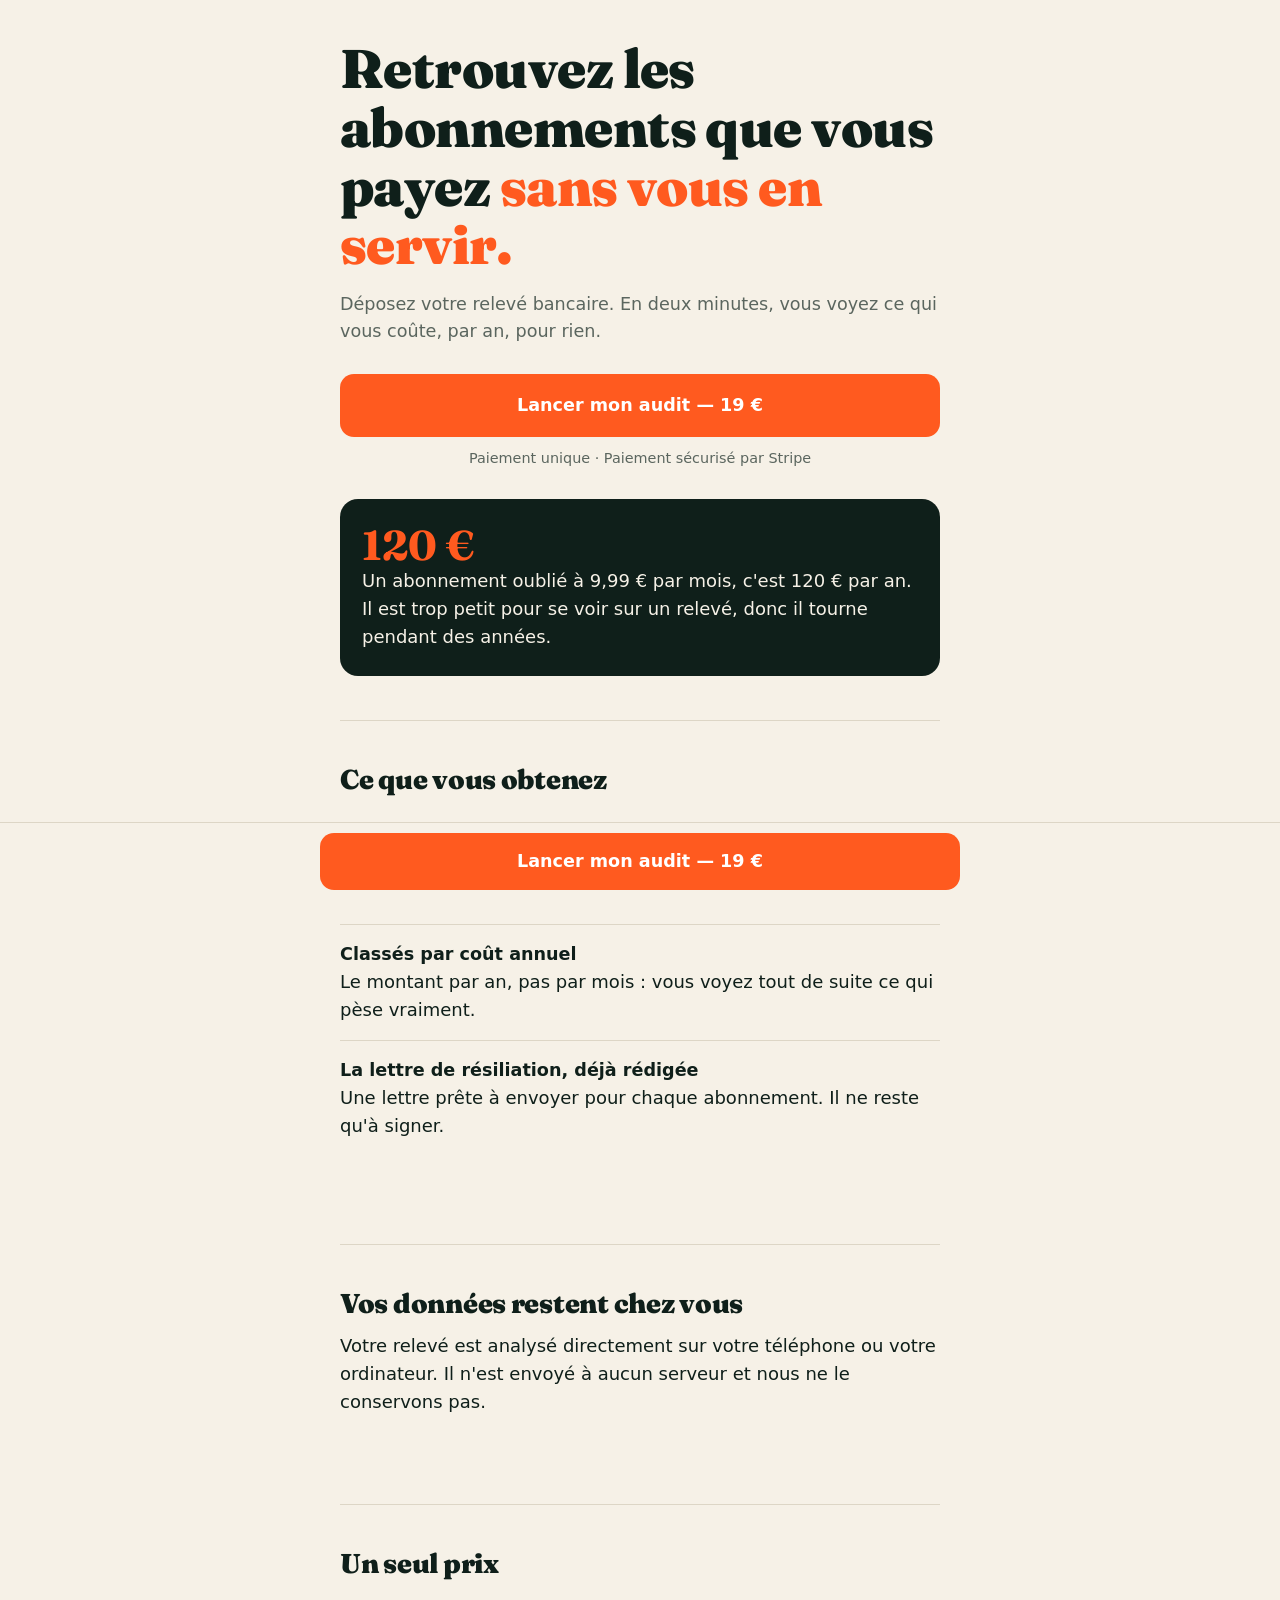
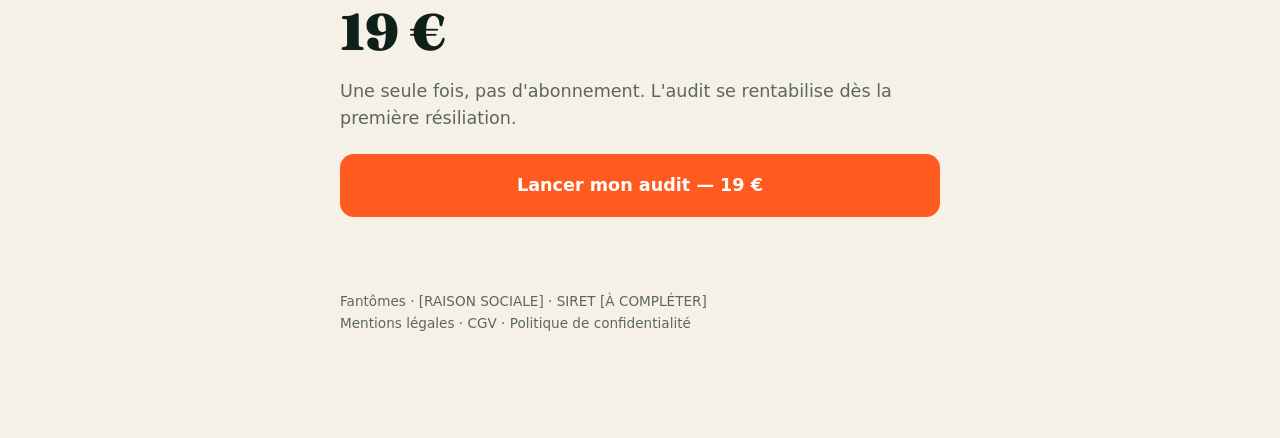
==== index.html @ b086305a "Add files via upload" ====
<!doctype html>
<html lang="fr">
<head>
<meta charset="utf-8">
<meta name="viewport" content="width=device-width, initial-scale=1">
<title>Fantômes — Débusquez les abonnements que vous payez sans vous en servir</title>
<meta name="description" content="Déposez votre relevé bancaire : Fantômes repère les prélèvements oubliés, les classe par coût annuel et rédige les lettres de résiliation. 19 €, une seule fois.">
<meta property="og:type" content="website">
<meta property="og:title" content="Fantômes — Débusquez les abonnements que vous payez sans vous en servir">
<meta property="og:description" content="Un abonnement oublié à 9,99 €/mois, c'est 120 € par an. Trouvez les vôtres en 2 minutes.">
<meta property="og:image" content="/og.png">
<meta name="twitter:card" content="summary_large_image">
<meta name="theme-color" content="#0F1F1A">
<link rel="preconnect" href="https://fonts.googleapis.com">
<link rel="preconnect" href="https://fonts.gstatic.com" crossorigin>
<link href="https://fonts.googleapis.com/css2?family=Fraunces:opsz,wght@9..144,700;9..144,900&display=swap" rel="stylesheet">
<style>
:root{--encre:#0F1F1A;--signal:#FF5A1F;--creme:#F6F1E7;--gris:#5B665F;--trait:#DDD6C6}
*{box-sizing:border-box;margin:0}
html{-webkit-text-size-adjust:100%}
body{background:var(--creme);color:var(--encre);font:18px/1.55 system-ui,-apple-system,"Segoe UI",Roboto,sans-serif;padding-bottom:84px}
.w{max-width:640px;margin:0 auto;padding:0 20px}
h1,h2{font-family:Fraunces,Georgia,serif;font-weight:900;line-height:1.08;letter-spacing:-.01em}
h1{font-size:clamp(2.1rem,9vw,3.4rem);padding-top:40px}
h1 em{font-style:normal;color:var(--signal)}
h2{font-size:1.7rem;margin-bottom:14px}
.sous{margin-top:16px;color:var(--gris);font-size:1.1rem}
.btn{display:block;text-align:center;background:var(--signal);color:#fff;text-decoration:none;font-weight:700;font-size:1.1rem;padding:18px 20px;border-radius:14px;min-height:56px}
.btn:active{transform:translateY(1px)}
.hero .btn{margin-top:28px}
.petit{font-size:.9rem;color:var(--gris);margin-top:10px;text-align:center}
section{padding:44px 0;border-top:1px solid var(--trait);margin-top:44px}
.chiffre{background:var(--encre);color:var(--creme);border-radius:18px;padding:26px 22px;margin-top:30px}
.chiffre b{font-family:Fraunces,Georgia,serif;font-size:2.6rem;color:var(--signal);display:block;line-height:1}
ul.b{list-style:none;padding:0}
ul.b li{padding:16px 0;border-bottom:1px solid var(--trait)}
ul.b li:last-child{border:0}
ul.b strong{display:block;font-size:1.1rem}
.prix{font-family:Fraunces,Georgia,serif;font-size:3.2rem;font-weight:900}
.barre{position:fixed;left:0;right:0;bottom:0;background:var(--creme);border-top:1px solid var(--trait);padding:10px 16px calc(10px + env(safe-area-inset-bottom))}
.barre .btn{max-width:640px;margin:0 auto;padding:15px}
footer{padding:30px 0 20px;font-size:.85rem;color:var(--gris)}
</style>
</head>
<body>
<main class="w">
<div class="hero">
<h1>Retrouvez les abonnements que vous payez <em>sans vous en servir.</em></h1>
<p class="sous">Déposez votre relevé bancaire. En deux minutes, vous voyez ce qui vous coûte, par an, pour rien.</p>
<a class="btn" href="https://buy.stripe.com/test_28EbJ1bie2KZcqV1sIfQI00">Lancer mon audit — 19 €</a>
<p class="petit">Paiement unique · Paiement sécurisé par Stripe</p>
</div>

<div class="chiffre">
<b>120 €</b>
Un abonnement oublié à 9,99 € par mois, c'est 120 € par an. Il est trop petit pour se voir sur un relevé, donc il tourne pendant des années.
</div>

<section>
<h2>Ce que vous obtenez</h2>
<ul class="b">
<li><strong>Vos prélèvements oubliés, repérés</strong>Fantômes détecte tout ce qui se répète chaque mois ou chaque année dans votre relevé.</li>
<li><strong>Classés par coût annuel</strong>Le montant par an, pas par mois : vous voyez tout de suite ce qui pèse vraiment.</li>
<li><strong>La lettre de résiliation, déjà rédigée</strong>Une lettre prête à envoyer pour chaque abonnement. Il ne reste qu'à signer.</li>
</ul>
</section>

<section>
<h2>Vos données restent chez vous</h2>
<p>Votre relevé est analysé directement sur votre téléphone ou votre ordinateur. Il n'est envoyé à aucun serveur et nous ne le conservons pas.</p>
</section>

<section>
<h2>Un seul prix</h2>
<p class="prix">19 €</p>
<p class="sous" style="margin-top:6px">Une seule fois, pas d'abonnement. L'audit se rentabilise dès la première résiliation.</p>
<a class="btn" href="https://buy.stripe.com/test_28EbJ1bie2KZcqV1sIfQI00" style="margin-top:22px">Lancer mon audit — 19 €</a>
</section>

<footer>
<!-- À COMPLÉTER : raison sociale, SIRET, adresse. Pages mentions légales, CGV et confidentialité : étape 7 du plan. -->
Fantômes · [RAISON SOCIALE] · SIRET [À COMPLÉTER]<br>Mentions légales · CGV · Politique de confidentialité
</footer>
</main>
<div class="barre"><a class="btn" href="https://buy.stripe.com/test_28EbJ1bie2KZcqV1sIfQI00">Lancer mon audit — 19 €</a></div>
</body>
</html>
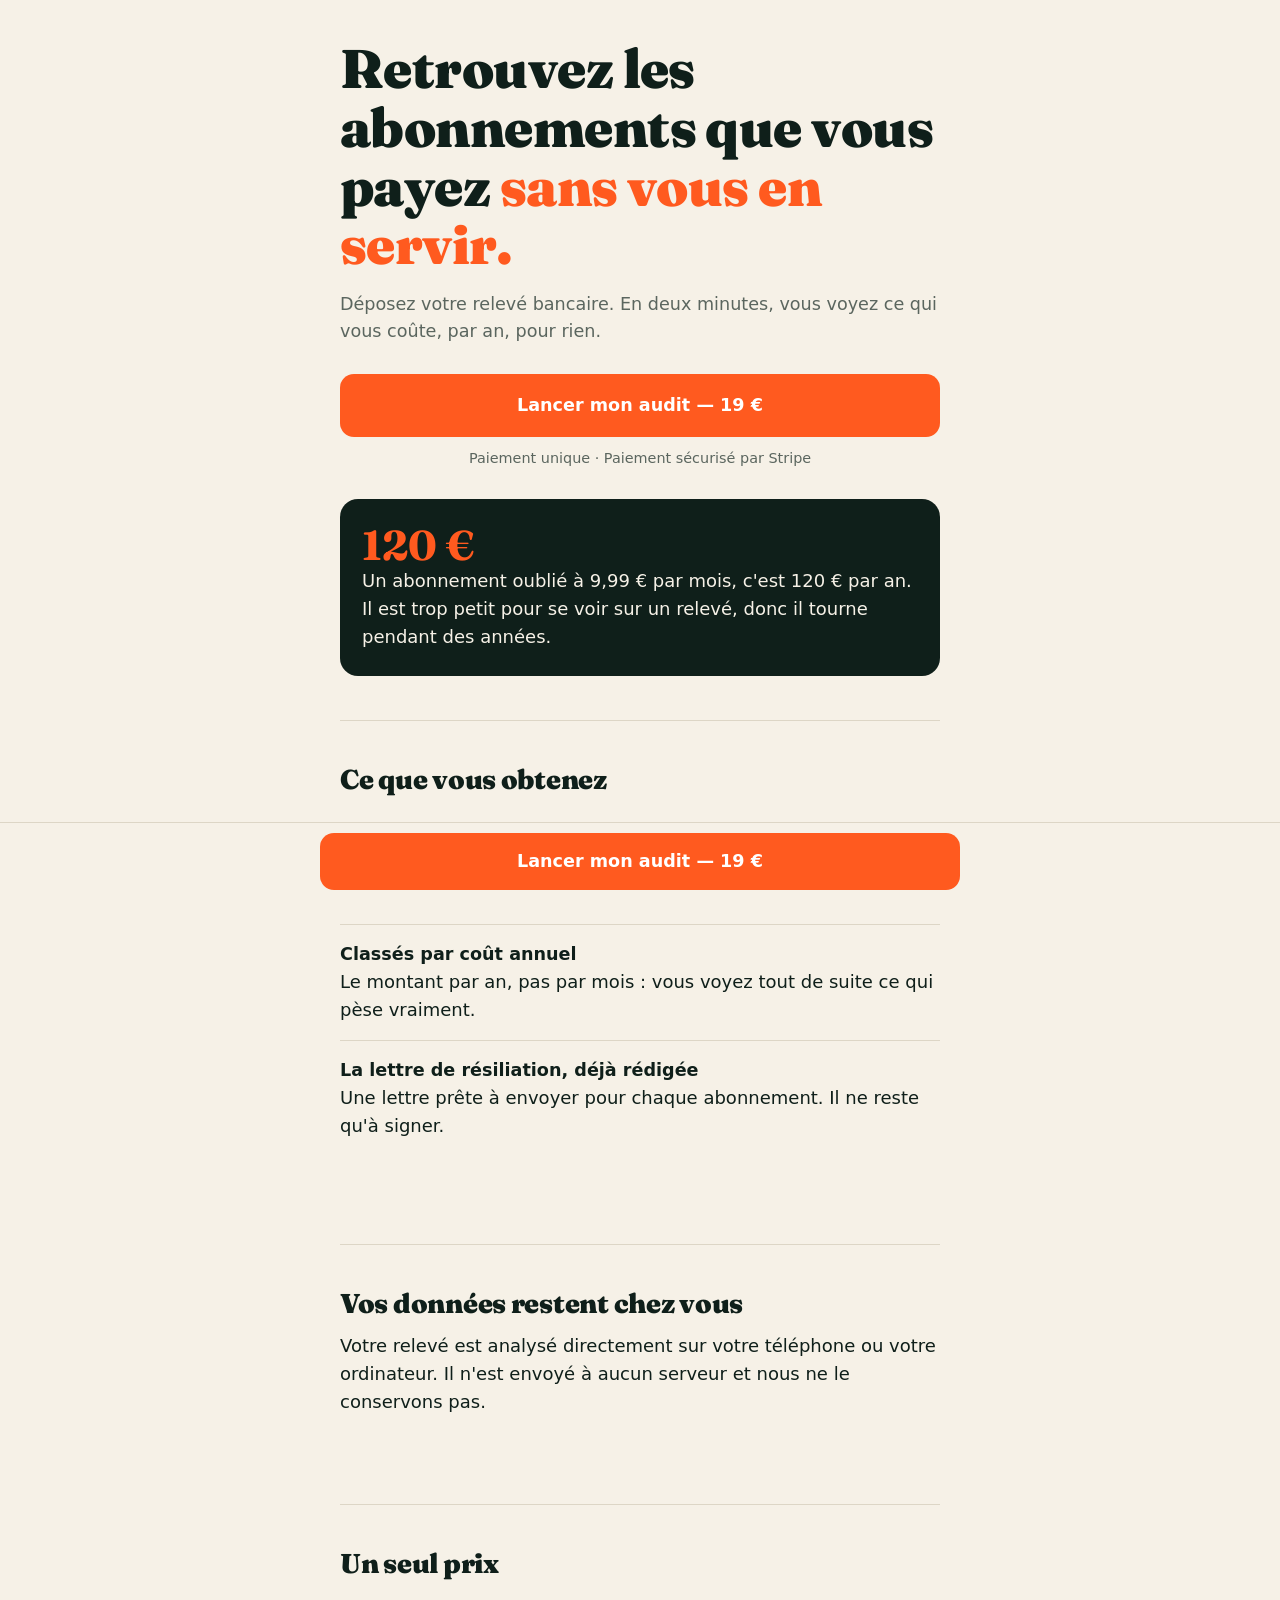
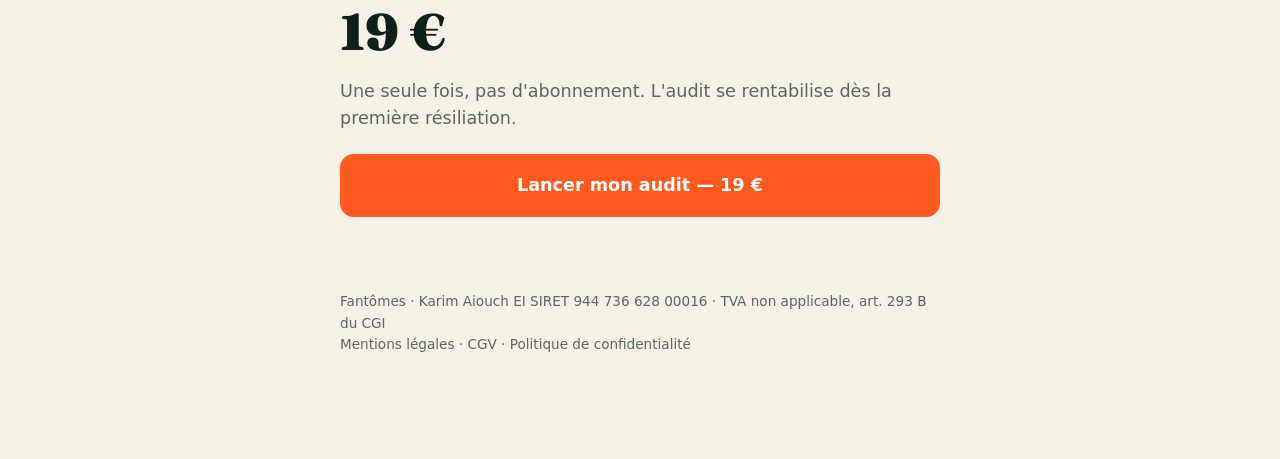
==== commit feaae7a9: "Update footer with business information Updated footer with business details and legal links." ====
--- a/index.html
+++ b/index.html
@@ -79,7 +79,9 @@
 
 <footer>
 <!-- À COMPLÉTER : raison sociale, SIRET, adresse. Pages mentions légales, CGV et confidentialité : étape 7 du plan. -->
-Fantômes · [RAISON SOCIALE] · SIRET [À COMPLÉTER]<br>Mentions légales · CGV · Politique de confidentialité
+Fantômes · Karim Aiouch EI SIRET 944 736 628 00016  · TVA non applicable, art. 293 B du CGI
+
+<br>Mentions légales · CGV · Politique de confidentialité
 </footer>
 </main>
 <div class="barre"><a class="btn" href="https://buy.stripe.com/test_28EbJ1bie2KZcqV1sIfQI00">Lancer mon audit — 19 €</a></div>
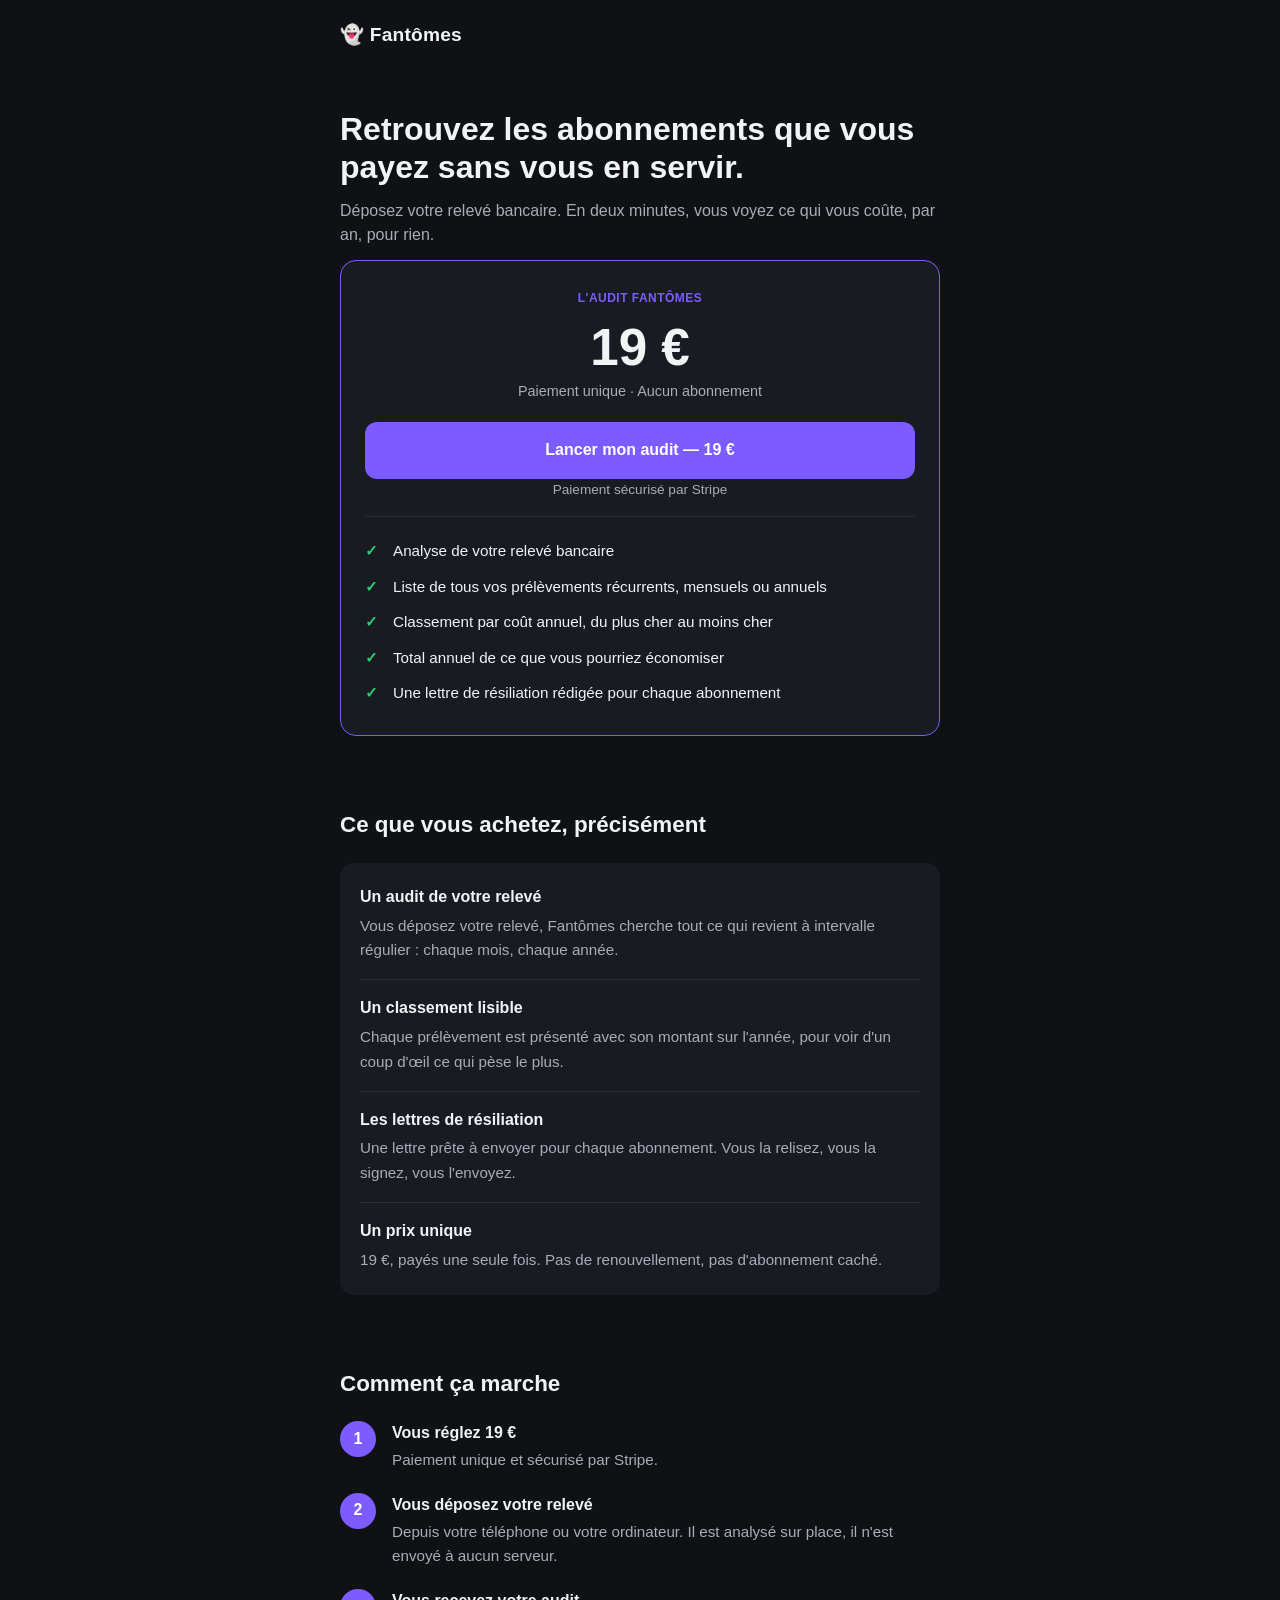
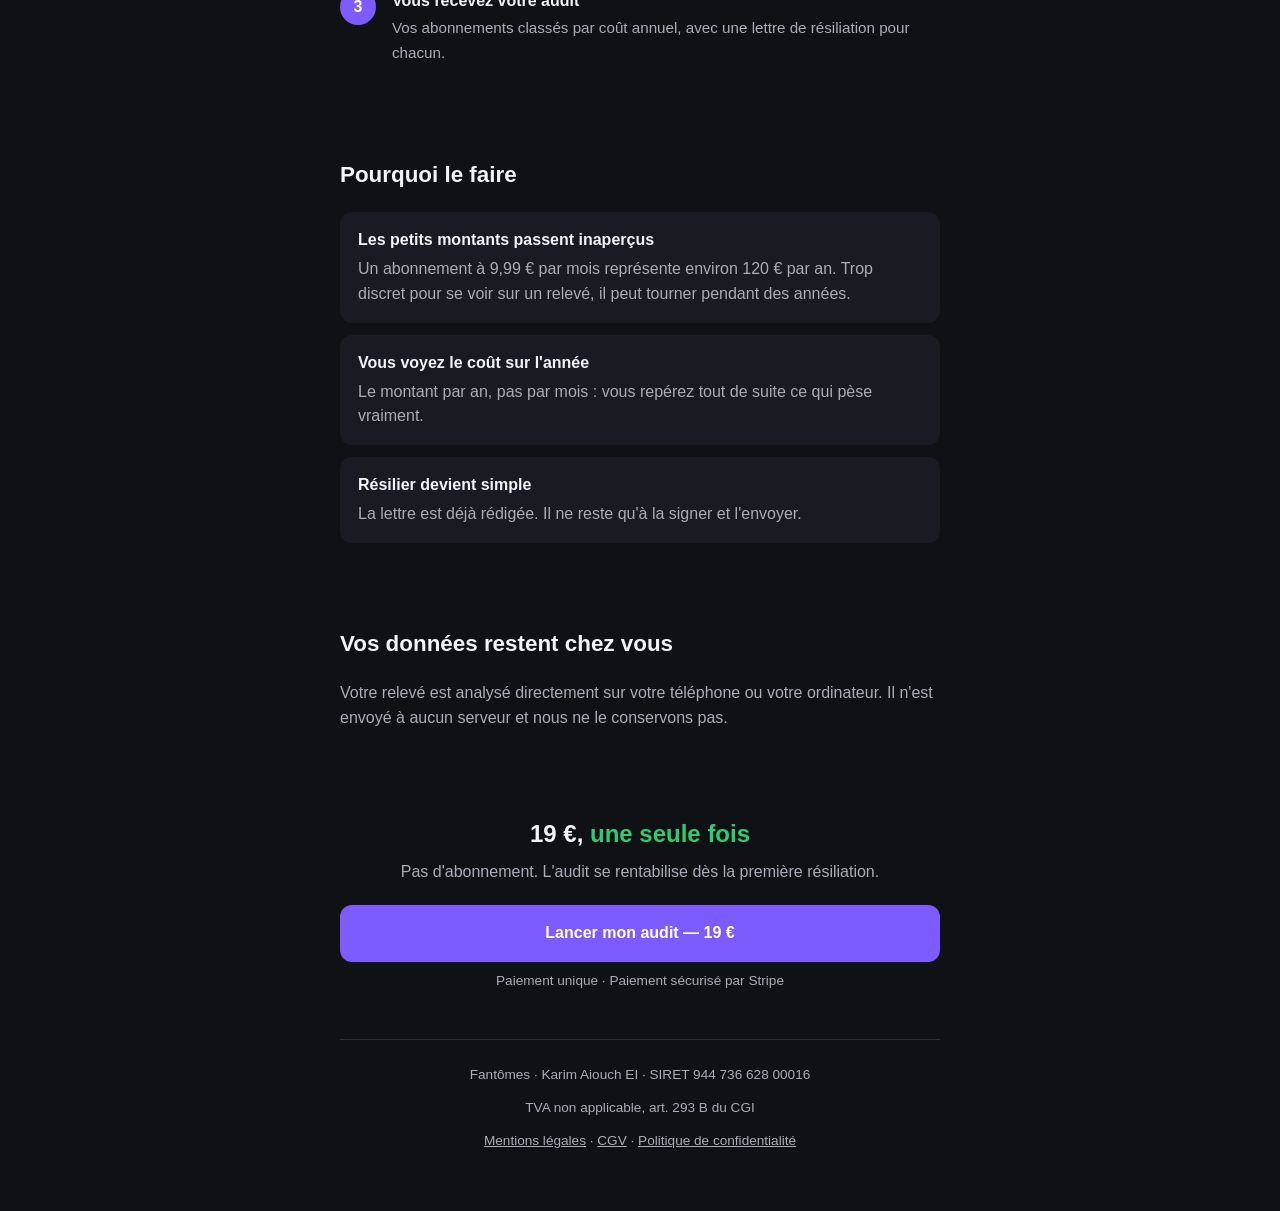
==== commit ead22de1: "Add files via upload" ====
--- a/index.html
+++ b/index.html
@@ -3,87 +3,133 @@
 <head>
 <meta charset="utf-8">
 <meta name="viewport" content="width=device-width, initial-scale=1">
-<title>Fantômes — Débusquez les abonnements que vous payez sans vous en servir</title>
-<meta name="description" content="Déposez votre relevé bancaire : Fantômes repère les prélèvements oubliés, les classe par coût annuel et rédige les lettres de résiliation. 19 €, une seule fois.">
-<meta property="og:type" content="website">
-<meta property="og:title" content="Fantômes — Débusquez les abonnements que vous payez sans vous en servir">
-<meta property="og:description" content="Un abonnement oublié à 9,99 €/mois, c'est 120 € par an. Trouvez les vôtres en 2 minutes.">
-<meta property="og:image" content="/og.png">
-<meta name="twitter:card" content="summary_large_image">
-<meta name="theme-color" content="#0F1F1A">
-<link rel="preconnect" href="https://fonts.googleapis.com">
-<link rel="preconnect" href="https://fonts.gstatic.com" crossorigin>
-<link href="https://fonts.googleapis.com/css2?family=Fraunces:opsz,wght@9..144,700;9..144,900&display=swap" rel="stylesheet">
+<title>Fantômes – Retrouvez vos abonnements oubliés</title>
+<meta name="description" content="Audit de vos abonnements oubliés à partir de votre relevé bancaire : liste classée par coût annuel et lettres de résiliation prêtes à envoyer. 19 €, paiement unique.">
 <style>
-:root{--encre:#0F1F1A;--signal:#FF5A1F;--creme:#F6F1E7;--gris:#5B665F;--trait:#DDD6C6}
-*{box-sizing:border-box;margin:0}
-html{-webkit-text-size-adjust:100%}
-body{background:var(--creme);color:var(--encre);font:18px/1.55 system-ui,-apple-system,"Segoe UI",Roboto,sans-serif;padding-bottom:84px}
-.w{max-width:640px;margin:0 auto;padding:0 20px}
-h1,h2{font-family:Fraunces,Georgia,serif;font-weight:900;line-height:1.08;letter-spacing:-.01em}
-h1{font-size:clamp(2.1rem,9vw,3.4rem);padding-top:40px}
-h1 em{font-style:normal;color:var(--signal)}
-h2{font-size:1.7rem;margin-bottom:14px}
-.sous{margin-top:16px;color:var(--gris);font-size:1.1rem}
-.btn{display:block;text-align:center;background:var(--signal);color:#fff;text-decoration:none;font-weight:700;font-size:1.1rem;padding:18px 20px;border-radius:14px;min-height:56px}
-.btn:active{transform:translateY(1px)}
-.hero .btn{margin-top:28px}
-.petit{font-size:.9rem;color:var(--gris);margin-top:10px;text-align:center}
-section{padding:44px 0;border-top:1px solid var(--trait);margin-top:44px}
-.chiffre{background:var(--encre);color:var(--creme);border-radius:18px;padding:26px 22px;margin-top:30px}
-.chiffre b{font-family:Fraunces,Georgia,serif;font-size:2.6rem;color:var(--signal);display:block;line-height:1}
-ul.b{list-style:none;padding:0}
-ul.b li{padding:16px 0;border-bottom:1px solid var(--trait)}
-ul.b li:last-child{border:0}
-ul.b strong{display:block;font-size:1.1rem}
-.prix{font-family:Fraunces,Georgia,serif;font-size:3.2rem;font-weight:900}
-.barre{position:fixed;left:0;right:0;bottom:0;background:var(--creme);border-top:1px solid var(--trait);padding:10px 16px calc(10px + env(safe-area-inset-bottom))}
-.barre .btn{max-width:640px;margin:0 auto;padding:15px}
-footer{padding:30px 0 20px;font-size:.85rem;color:var(--gris)}
+  :root { --fond:#0f1115; --texte:#f2f3f5; --doux:#a8adb7; --accent:#7c5cff; --carte:#181b22; --vert:#2ecc71; --trait:#2a2e38; }
+  * { box-sizing:border-box; }
+  body { margin:0; font-family:-apple-system,"Segoe UI",Roboto,sans-serif; background:var(--fond); color:var(--texte); line-height:1.55; }
+  main { max-width:640px; margin:0 auto; padding:0 20px; }
+  section { padding:36px 0; }
+  .marque { padding:20px 0 0; font-size:1.2rem; font-weight:800; color:var(--texte); letter-spacing:.01em; }
+  h1 { font-size:2rem; line-height:1.2; margin:24px 0 12px; }
+  h2 { font-size:1.4rem; margin:0 0 20px; }
+  p { margin:0 0 12px; color:var(--doux); }
+  .bouton { display:block; text-align:center; background:var(--accent); color:#fff; text-decoration:none; font-weight:700; padding:16px 20px; border-radius:12px; margin:20px 0 8px; }
+  .petit { font-size:.85rem; text-align:center; }
+  .carte { background:var(--carte); border-radius:12px; padding:16px 18px; margin-bottom:12px; }
+  .carte strong { display:block; color:var(--texte); margin-bottom:4px; }
+  .carte span { color:var(--doux); }
+  footer { border-top:1px solid var(--trait); padding:24px 0 48px; font-size:.85rem; color:var(--doux); text-align:center; }
+  footer a { color:var(--doux); }
+
+  /* Offre */
+  .offre { background:var(--carte); border:1px solid var(--accent); border-radius:16px; padding:24px; text-align:center; }
+  .offre .etiquette { display:inline-block; font-size:.75rem; font-weight:700; letter-spacing:.04em; text-transform:uppercase; color:var(--accent); margin-bottom:8px; }
+  .offre .montant { font-size:3.2rem; font-weight:800; color:var(--texte); line-height:1.1; margin:4px 0; }
+  .offre .conditions { font-size:.9rem; color:var(--doux); margin-bottom:16px; }
+  .offre ul { list-style:none; text-align:left; margin:16px 0 0; padding:16px 0 0; border-top:1px solid var(--trait); }
+  .offre li { padding:6px 0 6px 28px; position:relative; color:var(--texte); font-size:.95rem; }
+  .offre li::before { content:"✓"; position:absolute; left:0; color:var(--vert); font-weight:800; }
+  .offre .bouton { margin-bottom:0; }
+
+  /* Étapes */
+  .etapes { list-style:none; margin:0; padding:0; }
+  .etape { display:flex; gap:16px; margin-bottom:20px; }
+  .etape .num { flex:0 0 auto; width:36px; height:36px; border-radius:50%; background:var(--accent); color:#fff; font-weight:800; display:flex; align-items:center; justify-content:center; }
+  .etape .texte strong { display:block; margin-bottom:2px; }
+  .etape .texte span { color:var(--doux); font-size:.95rem; }
+
+  /* Détail du livrable */
+  .livrable { background:var(--carte); border-radius:14px; padding:6px 20px; }
+  .livrable-ligne { padding:16px 0; border-bottom:1px solid var(--trait); }
+  .livrable-ligne:last-child { border-bottom:none; }
+  .livrable-ligne strong { display:block; color:var(--texte); margin-bottom:4px; }
+  .livrable-ligne span { color:var(--doux); font-size:.95rem; }
+
+  .final { text-align:center; }
+  .final .grand { font-size:1.5rem; font-weight:800; color:var(--texte); margin-bottom:8px; }
+  .final .grand span { color:var(--vert); }
 </style>
 </head>
 <body>
-<main class="w">
-<div class="hero">
-<h1>Retrouvez les abonnements que vous payez <em>sans vous en servir.</em></h1>
-<p class="sous">Déposez votre relevé bancaire. En deux minutes, vous voyez ce qui vous coûte, par an, pour rien.</p>
-<a class="btn" href="https://buy.stripe.com/test_28EbJ1bie2KZcqV1sIfQI00">Lancer mon audit — 19 €</a>
-<p class="petit">Paiement unique · Paiement sécurisé par Stripe</p>
-</div>
+<main>
 
-<div class="chiffre">
-<b>120 €</b>
-Un abonnement oublié à 9,99 € par mois, c'est 120 € par an. Il est trop petit pour se voir sur un relevé, donc il tourne pendant des années.
-</div>
+  <header class="marque">👻 Fantômes</header>
 
-<section>
-<h2>Ce que vous obtenez</h2>
-<ul class="b">
-<li><strong>Vos prélèvements oubliés, repérés</strong>Fantômes détecte tout ce qui se répète chaque mois ou chaque année dans votre relevé.</li>
-<li><strong>Classés par coût annuel</strong>Le montant par an, pas par mois : vous voyez tout de suite ce qui pèse vraiment.</li>
-<li><strong>La lettre de résiliation, déjà rédigée</strong>Une lettre prête à envoyer pour chaque abonnement. Il ne reste qu'à signer.</li>
-</ul>
-</section>
+  <section>
+    <h1>Retrouvez les abonnements que vous payez sans vous en servir.</h1>
+    <p>Déposez votre relevé bancaire. En deux minutes, vous voyez ce qui vous coûte, par an, pour rien.</p>
 
-<section>
-<h2>Vos données restent chez vous</h2>
-<p>Votre relevé est analysé directement sur votre téléphone ou votre ordinateur. Il n'est envoyé à aucun serveur et nous ne le conservons pas.</p>
-</section>
+    <div class="offre">
+      <div class="etiquette">L'audit Fantômes</div>
+      <div class="montant">19 €</div>
+      <div class="conditions">Paiement unique · Aucun abonnement</div>
+      <a class="bouton" href="https://buy.stripe.com/test_28EbJ1bie2KZcqV1sIfQI00">Lancer mon audit — 19 €</a>
+      <p class="petit">Paiement sécurisé par Stripe</p>
+      <ul>
+        <li>Analyse de votre relevé bancaire</li>
+        <li>Liste de tous vos prélèvements récurrents, mensuels ou annuels</li>
+        <li>Classement par coût annuel, du plus cher au moins cher</li>
+        <li>Total annuel de ce que vous pourriez économiser</li>
+        <li>Une lettre de résiliation rédigée pour chaque abonnement</li>
+      </ul>
+    </div>
+  </section>
 
-<section>
-<h2>Un seul prix</h2>
-<p class="prix">19 €</p>
-<p class="sous" style="margin-top:6px">Une seule fois, pas d'abonnement. L'audit se rentabilise dès la première résiliation.</p>
-<a class="btn" href="https://buy.stripe.com/test_28EbJ1bie2KZcqV1sIfQI00" style="margin-top:22px">Lancer mon audit — 19 €</a>
-</section>
+  <section>
+    <h2>Ce que vous achetez, précisément</h2>
+    <div class="livrable">
+      <div class="livrable-ligne"><strong>Un audit de votre relevé</strong><span>Vous déposez votre relevé, Fantômes cherche tout ce qui revient à intervalle régulier : chaque mois, chaque année.</span></div>
+      <div class="livrable-ligne"><strong>Un classement lisible</strong><span>Chaque prélèvement est présenté avec son montant sur l'année, pour voir d'un coup d'œil ce qui pèse le plus.</span></div>
+      <div class="livrable-ligne"><strong>Les lettres de résiliation</strong><span>Une lettre prête à envoyer pour chaque abonnement. Vous la relisez, vous la signez, vous l'envoyez.</span></div>
+      <div class="livrable-ligne"><strong>Un prix unique</strong><span>19 €, payés une seule fois. Pas de renouvellement, pas d'abonnement caché.</span></div>
+    </div>
+  </section>
 
-<footer>
-<!-- À COMPLÉTER : raison sociale, SIRET, adresse. Pages mentions légales, CGV et confidentialité : étape 7 du plan. -->
-Fantômes · Karim Aiouch EI SIRET 944 736 628 00016  · TVA non applicable, art. 293 B du CGI
+  <section>
+    <h2>Comment ça marche</h2>
+    <ul class="etapes">
+      <li class="etape">
+        <div class="num">1</div>
+        <div class="texte"><strong>Vous réglez 19 €</strong><span>Paiement unique et sécurisé par Stripe.</span></div>
+      </li>
+      <li class="etape">
+        <div class="num">2</div>
+        <div class="texte"><strong>Vous déposez votre relevé</strong><span>Depuis votre téléphone ou votre ordinateur. Il est analysé sur place, il n'est envoyé à aucun serveur.</span></div>
+      </li>
+      <li class="etape">
+        <div class="num">3</div>
+        <div class="texte"><strong>Vous recevez votre audit</strong><span>Vos abonnements classés par coût annuel, avec une lettre de résiliation pour chacun.</span></div>
+      </li>
+    </ul>
+  </section>
 
-<br>Mentions légales · CGV · Politique de confidentialité
-</footer>
+  <section>
+    <h2>Pourquoi le faire</h2>
+    <div class="carte"><strong>Les petits montants passent inaperçus</strong><span>Un abonnement à 9,99 € par mois représente environ 120 € par an. Trop discret pour se voir sur un relevé, il peut tourner pendant des années.</span></div>
+    <div class="carte"><strong>Vous voyez le coût sur l'année</strong><span>Le montant par an, pas par mois : vous repérez tout de suite ce qui pèse vraiment.</span></div>
+    <div class="carte"><strong>Résilier devient simple</strong><span>La lettre est déjà rédigée. Il ne reste qu'à la signer et l'envoyer.</span></div>
+  </section>
+
+  <section>
+    <h2>Vos données restent chez vous</h2>
+    <p>Votre relevé est analysé directement sur votre téléphone ou votre ordinateur. Il n'est envoyé à aucun serveur et nous ne le conservons pas.</p>
+  </section>
+
+  <section class="final">
+    <p class="grand">19 €, <span>une seule fois</span></p>
+    <p>Pas d'abonnement. L'audit se rentabilise dès la première résiliation.</p>
+    <a class="bouton" href="https://buy.stripe.com/test_28EbJ1bie2KZcqV1sIfQI00">Lancer mon audit — 19 €</a>
+    <p class="petit">Paiement unique · Paiement sécurisé par Stripe</p>
+  </section>
+
+  <footer>
+    <p>Fantômes · Karim Aiouch EI · SIRET 944 736 628 00016</p>
+    <p>TVA non applicable, art. 293 B du CGI</p>
+    <p><a href="#">Mentions légales</a> · <a href="#">CGV</a> · <a href="#">Politique de confidentialité</a></p>
+  </footer>
+
 </main>
-<div class="barre"><a class="btn" href="https://buy.stripe.com/test_28EbJ1bie2KZcqV1sIfQI00">Lancer mon audit — 19 €</a></div>
 </body>
 </html>
